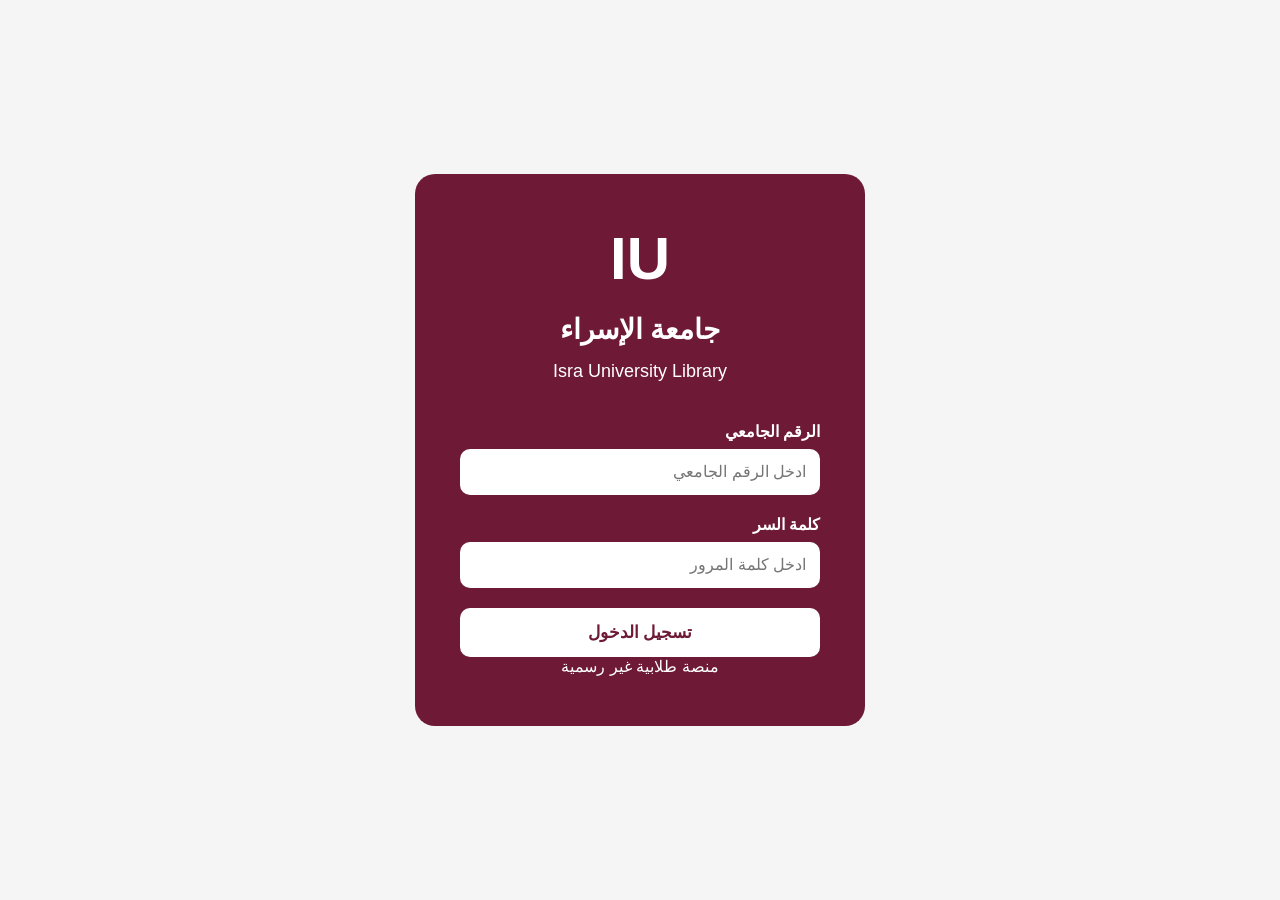
==== index.html @ 7ed86a9d "my work" ====
<!DOCTYPE html>
<html lang="ar" dir="rtl">

<head>
    <meta charset="UTF-8">
    <meta name="viewport" content="width=device-width, initial-scale=1.0">

    <title>IU Student - Login</title>

    <link rel="stylesheet" href="style.css">
</head>

<body>

    <div class="login">

        <div class="logo">
            IU
        </div>

        <div class="university">
            جامعة الإسراء
        </div>

        <h1 class="description">
            Isra University Library
        </h1>

        <div class="input">
            <label for="student-id">الرقم الجامعي</label>

            <input
                type="text"
                id="student-id"
                placeholder="ادخل الرقم الجامعي"
            >
        </div>

        <div class="input">
            <label for="password">كلمة السر</label>

            <input
                type="password"
                id="password"
                placeholder="ادخل كلمة المرور"
            >
        </div>

        <div>
          <form action="home.html">
          <button type="submit" class="login-button">
        تسجيل الدخول
        </button>
         </form>

         <p class="footer-text">
           منصة طلابية غير رسمية
        </p>
        </div>

    </div>

</body>
</html>
---- style.css ----
*{
    margin:0;
    padding: 0;
    box-sizing: border-box;
}
body {
   font-family: 'Segoe UI', Tahoma, Geneva, Verdana, sans-serif;
   background-color: #f5f5f5;
   display: flex;
   justify-content: center;
   align-items: center;
   min-height: 100vh;


}

.login{
  
     
    width: 450px;
    padding: 50px 45px;
    background-color: #6E1A37;
    border-radius: 20px;
    text-align: center;

}

.logo {
    font-size: 60px;
    font-weight: bold;
    margin-bottom: 20px;
    margin-bottom: 20px;
    color: white;
}

.university {
    font-size: 28px;
    font-weight: bold;
    margin-bottom: 15px;
    color: white;

}
.description {
    font-size: 18px;
    font-weight: normal;
    margin-bottom: 40px;
    margin-bottom: 40px;
     color: white;

}

.input {
    margin-bottom: 20px;
    text-align: right;
    margin-bottom: 20px;
    text-align: right;
     color: white;
}

.input label {
    display: block;
    margin-bottom: 8px;
    font-size: 16px;
    font-weight: bold;
     color: white;
}

.input input {
    width: 100%;
    padding: 14px;
    border: none;
    border-radius: 10px;
    font-size: 16px;
    outline: none;
     color:black;
}
.footer-text {
    color: white;
}

.login-button {
    width: 100%;
    padding: 14px;
    background-color: white;
    color: #6E1A37;
    border: none;
    border-radius: 10px;
    font-size: 17px;
    font-weight: bold;
    cursor: pointer;
}
.login-button:hover {
    background-color: #f0f0f0;
}
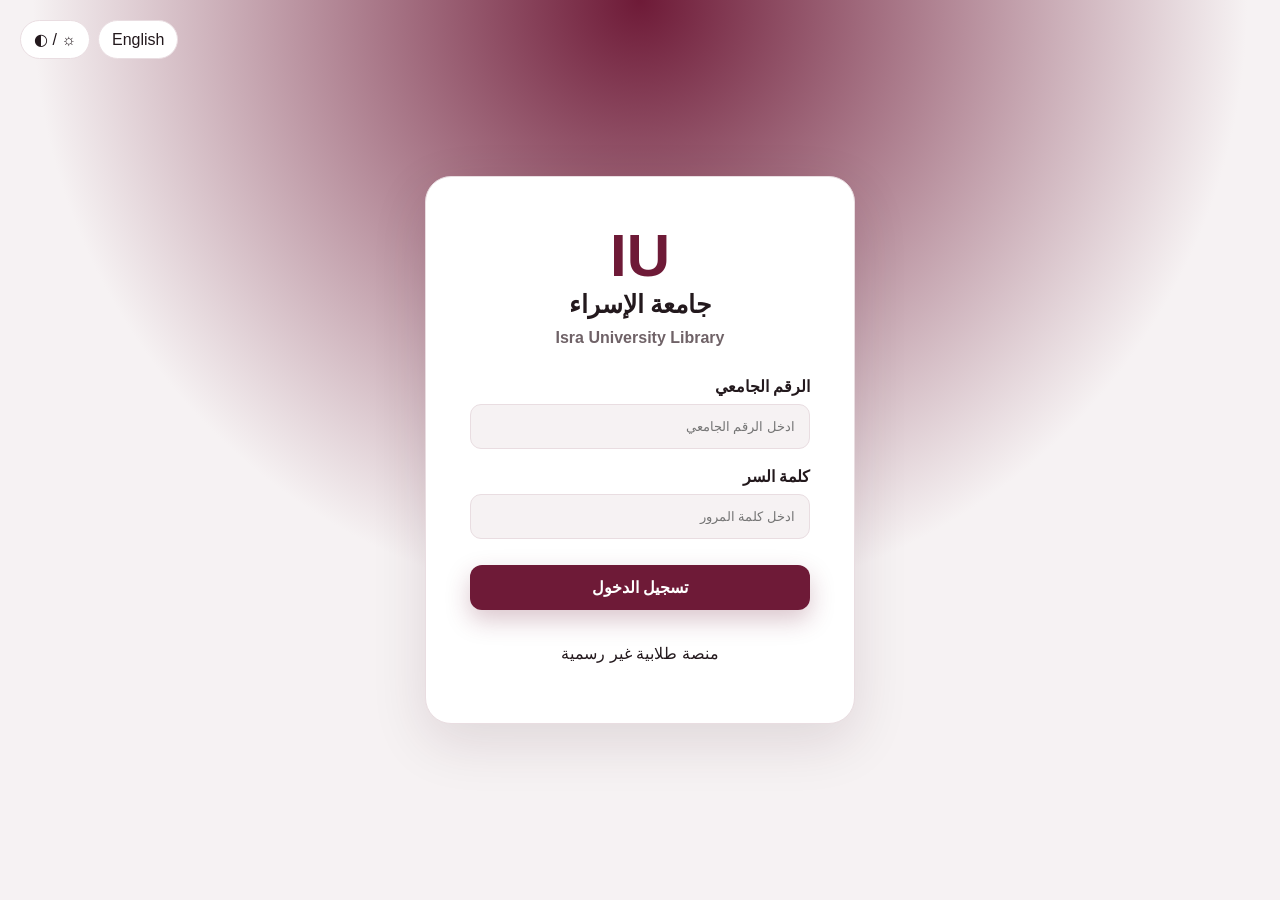
==== commit 9efc786d: "Add files via upload" ====
--- a/index.html
+++ b/index.html
@@ -1,64 +1 @@
-<!DOCTYPE html>
-<html lang="ar" dir="rtl">
-
-<head>
-    <meta charset="UTF-8">
-    <meta name="viewport" content="width=device-width, initial-scale=1.0">
-
-    <title>IU Student - Login</title>
-
-    <link rel="stylesheet" href="style.css">
-</head>
-
-<body>
-
-    <div class="login">
-
-        <div class="logo">
-            IU
-        </div>
-
-        <div class="university">
-            جامعة الإسراء
-        </div>
-
-        <h1 class="description">
-            Isra University Library
-        </h1>
-
-        <div class="input">
-            <label for="student-id">الرقم الجامعي</label>
-
-            <input
-                type="text"
-                id="student-id"
-                placeholder="ادخل الرقم الجامعي"
-            >
-        </div>
-
-        <div class="input">
-            <label for="password">كلمة السر</label>
-
-            <input
-                type="password"
-                id="password"
-                placeholder="ادخل كلمة المرور"
-            >
-        </div>
-
-        <div>
-          <form action="home.html">
-          <button type="submit" class="login-button">
-        تسجيل الدخول
-        </button>
-         </form>
-
-         <p class="footer-text">
-           منصة طلابية غير رسمية
-        </p>
-        </div>
-
-    </div>
-
-</body>
-</html>+<!doctype html><html lang="ar" dir="rtl" data-theme="light"><head><meta charset="UTF-8"><meta name="viewport" content="width=device-width,initial-scale=1"><title>IU Student — Login</title><link rel="stylesheet" href="main.css"><script src="app.js" defer></script></head><body class="login-page"><div class="corner-controls controls"><button data-language-toggle type="button">English</button><button data-theme-toggle type="button">☼ / ◐</button></div><main class="login"><div class="login-logo">IU</div><div class="university">جامعة الإسراء</div><h1 class="description">Isra University Library</h1><label class="input"><span>الرقم الجامعي</span><input type="text" placeholder="ادخل الرقم الجامعي"></label><label class="input"><span>كلمة السر</span><input type="password" placeholder="ادخل كلمة المرور"></label><a href="home.html" class="login-button">تسجيل الدخول</a><p>منصة طلابية غير رسمية</p></main></body></html>
--- a/main.css
+++ b/main.css
@@ -0,0 +1,10 @@
+:root{--brand:#6e1a37;--brand-2:#963b5d;--bg:#f6f2f3;--surface:#fff;--text:#23191d;--muted:#6f6267;--border:#e9dde1;--shadow:0 18px 55px rgba(61,17,32,.12);--radius:22px;color-scheme:light}
+:root[data-theme=dark]{--brand:#bd6383;--brand-2:#e38ead;--bg:#130f11;--surface:#20181b;--text:#f8eef1;--muted:#c9b7bd;--border:#3a2a30;--shadow:0 18px 55px rgba(0,0,0,.36);color-scheme:dark}
+*{box-sizing:border-box}html{scroll-behavior:smooth}body{margin:0;background:var(--bg);color:var(--text);font-family:"Segoe UI",Tahoma,Arial,sans-serif;transition:background .3s,color .3s}a{color:inherit}button,a{font:inherit}.header{position:sticky;top:0;z-index:20;min-height:88px;padding:14px clamp(18px,5vw,70px);display:flex;align-items:center;gap:28px;background:color-mix(in srgb,var(--surface) 90%,transparent);border-bottom:1px solid var(--border);backdrop-filter:blur(14px)}.logo{display:flex;flex-direction:column;text-decoration:none;line-height:1.05;color:var(--text);white-space:nowrap}.logo strong{font-size:32px;color:var(--brand)}.logo small{font-size:10px;letter-spacing:.12em}.pa-links{margin-inline:auto;display:flex;gap:22px}.pa-links a,.back-home{text-decoration:none;font-weight:650}.pa-links a:hover,.back-home:hover{color:var(--brand)}.controls{display:flex;gap:8px}.controls button{border:1px solid var(--border);background:var(--surface);color:var(--text);border-radius:999px;padding:9px 13px;cursor:pointer}.controls button:hover{border-color:var(--brand);color:var(--brand)}
+.hero-section{min-height:620px;padding:80px clamp(22px,7vw,110px);display:grid;grid-template-columns:minmax(0,1fr) minmax(300px,540px);align-items:center;gap:55px;overflow:hidden;background:radial-gradient(circle at 20% 15%,color-mix(in srgb,var(--brand) 13%,transparent),transparent 37%)}.hero-content{max-width:680px}.eyebrow{margin:0 0 12px;color:var(--brand);font-weight:800;letter-spacing:.16em;font-size:13px}.hero-content h1{font-size:clamp(38px,5vw,70px);line-height:1.08;margin:0 0 20px}.hero-content>p:not(.eyebrow){font-size:19px;line-height:1.85;color:var(--muted);max-width:610px}.hero-button,.subject-button,.contact-button,.download-button,.login-button{display:inline-flex;align-items:center;justify-content:center;gap:8px;padding:13px 22px;border-radius:12px;background:var(--brand);color:#fff;text-decoration:none;font-weight:750;box-shadow:0 10px 25px color-mix(in srgb,var(--brand) 25%,transparent);transition:transform .25s,background .25s}.hero-button:hover,.subject-button:hover,.contact-button:hover,.download-button:hover,.login-button:hover{transform:translateY(-2px);background:var(--brand-2)}
+.book-stage{height:430px;display:grid;place-items:center;perspective:1300px;position:relative}.book{position:relative;width:280px;height:370px;transform-style:preserve-3d;transform:rotateX(9deg) rotateY(-18deg) rotateZ(2deg)}.book-cover,.book-back,.book-pages,.book-page{position:absolute;inset:0;border-radius:5px 17px 17px 5px;transform-origin:left center;backface-visibility:hidden}.book-cover{z-index:6;background:linear-gradient(135deg,#9c4666,#531026);border:2px solid #b96c86;box-shadow:inset 12px 0 18px rgba(0,0,0,.25),20px 28px 45px rgba(37,5,16,.35);display:flex;flex-direction:column;align-items:center;justify-content:center;color:#fff}.book-cover:before{content:"";position:absolute;inset:16px;border:1px solid rgba(255,255,255,.38);border-radius:2px 12px 12px 2px}.book-cover span{font:800 78px Georgia}.book-cover small{text-align:center;letter-spacing:.18em;line-height:1.7}.book-back{background:#491021;transform:translateZ(-24px)}.book-pages{inset:7px -7px 7px 8px;background:repeating-linear-gradient(to bottom,#fffdf4 0,#fffdf4 4px,#e6ddd0 5px);transform:translateZ(-12px)}.book-page{inset:7px 5px 7px 8px;background:linear-gradient(90deg,#e9dfd4,#fffdf5 10%,#fff);border:1px solid #e7ded2;z-index:5}.book-page.two{z-index:4}.book-shadow{position:absolute;width:310px;height:55px;border-radius:50%;background:rgba(30,4,13,.25);filter:blur(18px);transform:translateY(205px)}[dir=rtl] .book-page{transform-origin:right center}
+.student-section,.subjects-section,.inner-page{padding:78px clamp(20px,6vw,90px)}.student-section h2,.subjects-section>h2,.page-intro h1,.section-title{font-size:clamp(30px,4vw,46px);text-align:center;margin:0 0 34px}.student-card,.profile-card{max-width:850px;margin:auto;padding:34px;display:flex;align-items:center;gap:30px;background:var(--surface);border:1px solid var(--border);border-inline-start:5px solid var(--brand);border-radius:var(--radius);box-shadow:var(--shadow)}.user-img{width:115px;height:115px;object-fit:cover;border-radius:50%;border:4px solid color-mix(in srgb,var(--brand) 20%,var(--surface))}.student-info h3{font-size:27px;margin-top:0}.student-info p{color:var(--muted);font-size:17px}.subjects-section{text-align:center}.subjects-container,.info-grid{max-width:1150px;margin:auto;display:grid;grid-template-columns:repeat(3,1fr);gap:24px}.subject-card,.info-grid article{display:flex;flex-direction:column;align-items:flex-start;text-align:start;padding:30px;background:var(--surface);border:1px solid var(--border);border-radius:var(--radius);box-shadow:var(--shadow);transition:transform .3s}.subject-card:hover,.info-grid article:hover{transform:translateY(-7px)}.subject-icon,.info-grid article>span{font-size:42px}.subject-card h3{font-size:23px;margin:18px 0 8px}.subject-card p,.info-grid p{color:var(--muted);line-height:1.7;flex:1}.contact-section,.footer{text-align:center;padding:60px 20px;background:#521027;color:#fff}.contact-section p{font-size:18px}.contact-button{background:#fff;color:#64152f;box-shadow:none}.footer{padding:34px 20px;border-top:1px solid rgba(255,255,255,.15)}.footer h3{margin:0}.footer p{opacity:.78}
+.subject-page{padding:48px clamp(16px,5vw,70px)}.subject-heading{max-width:1200px;margin:0 auto 28px;display:flex;align-items:center;gap:22px}.subject-heading>div{flex:1}.subject-heading h1{margin:0 0 7px;font-size:clamp(27px,4vw,42px)}.subject-heading p{margin:0;color:var(--muted)}.pdf-shell{max-width:1200px;margin:auto;background:var(--surface);border:1px solid var(--border);border-radius:18px;overflow:hidden;box-shadow:var(--shadow)}.pdf-shell iframe{display:block;width:100%;height:min(78vh,900px);border:0}.pdf-fallback{display:none;padding:20px}.page-intro{max-width:800px;margin:0 auto 48px;text-align:center}.page-intro>p:last-child{color:var(--muted);font-size:19px;line-height:1.8}.info-grid article{align-items:center;text-align:center}.profile-card{margin-bottom:60px}.section-title{font-size:32px}.login-page{min-height:100vh;display:grid;place-items:center;background:radial-gradient(circle at top,var(--brand),var(--bg) 55%)}.corner-controls{position:fixed;inset-block-start:20px;inset-inline-end:20px}.login{width:min(430px,calc(100% - 32px));padding:44px;background:var(--surface);border:1px solid var(--border);border-radius:26px;box-shadow:var(--shadow);text-align:center}.login-logo{font-size:60px;font-weight:850;color:var(--brand)}.university{font-size:25px;font-weight:700}.description{font-size:16px;color:var(--muted);margin-bottom:30px}.input{display:block;text-align:start;margin:18px 0}.input span{display:block;font-weight:650;margin-bottom:8px}.input input{width:100%;padding:14px;border:1px solid var(--border);border-radius:11px;background:var(--bg);color:var(--text)}.login-button{width:100%;margin:8px 0 18px}
+@media(max-width:850px){.header{flex-wrap:wrap;gap:12px;padding:12px 18px}.pa-links{order:3;width:100%;overflow:auto;justify-content:flex-start;padding:6px 0}.hero-section{grid-template-columns:1fr;padding-top:55px}.hero-content{text-align:center;margin:auto}.book-stage{height:350px}.book{width:210px;height:285px}.book-shadow{width:240px;transform:translateY(160px)}.subjects-container,.info-grid{grid-template-columns:1fr}.subject-heading{align-items:flex-start;flex-wrap:wrap}.download-button{width:100%}.pdf-shell iframe{height:68vh}}
+@media(max-width:520px){.logo span,.logo small{display:none}.controls{margin-inline-start:auto}.hero-section{padding-inline:18px}.hero-content h1{font-size:38px}.student-card,.profile-card{flex-direction:column;text-align:center;padding:24px}.book-stage{height:310px}.subject-page{padding-inline:10px}.pdf-shell{border-radius:10px}.pdf-shell iframe{height:62vh}}
+@media(prefers-reduced-motion:reduce){html{scroll-behavior:auto}*,*:before,*:after{animation:none!important;transition:none!important}.book{transform:none!important}}
